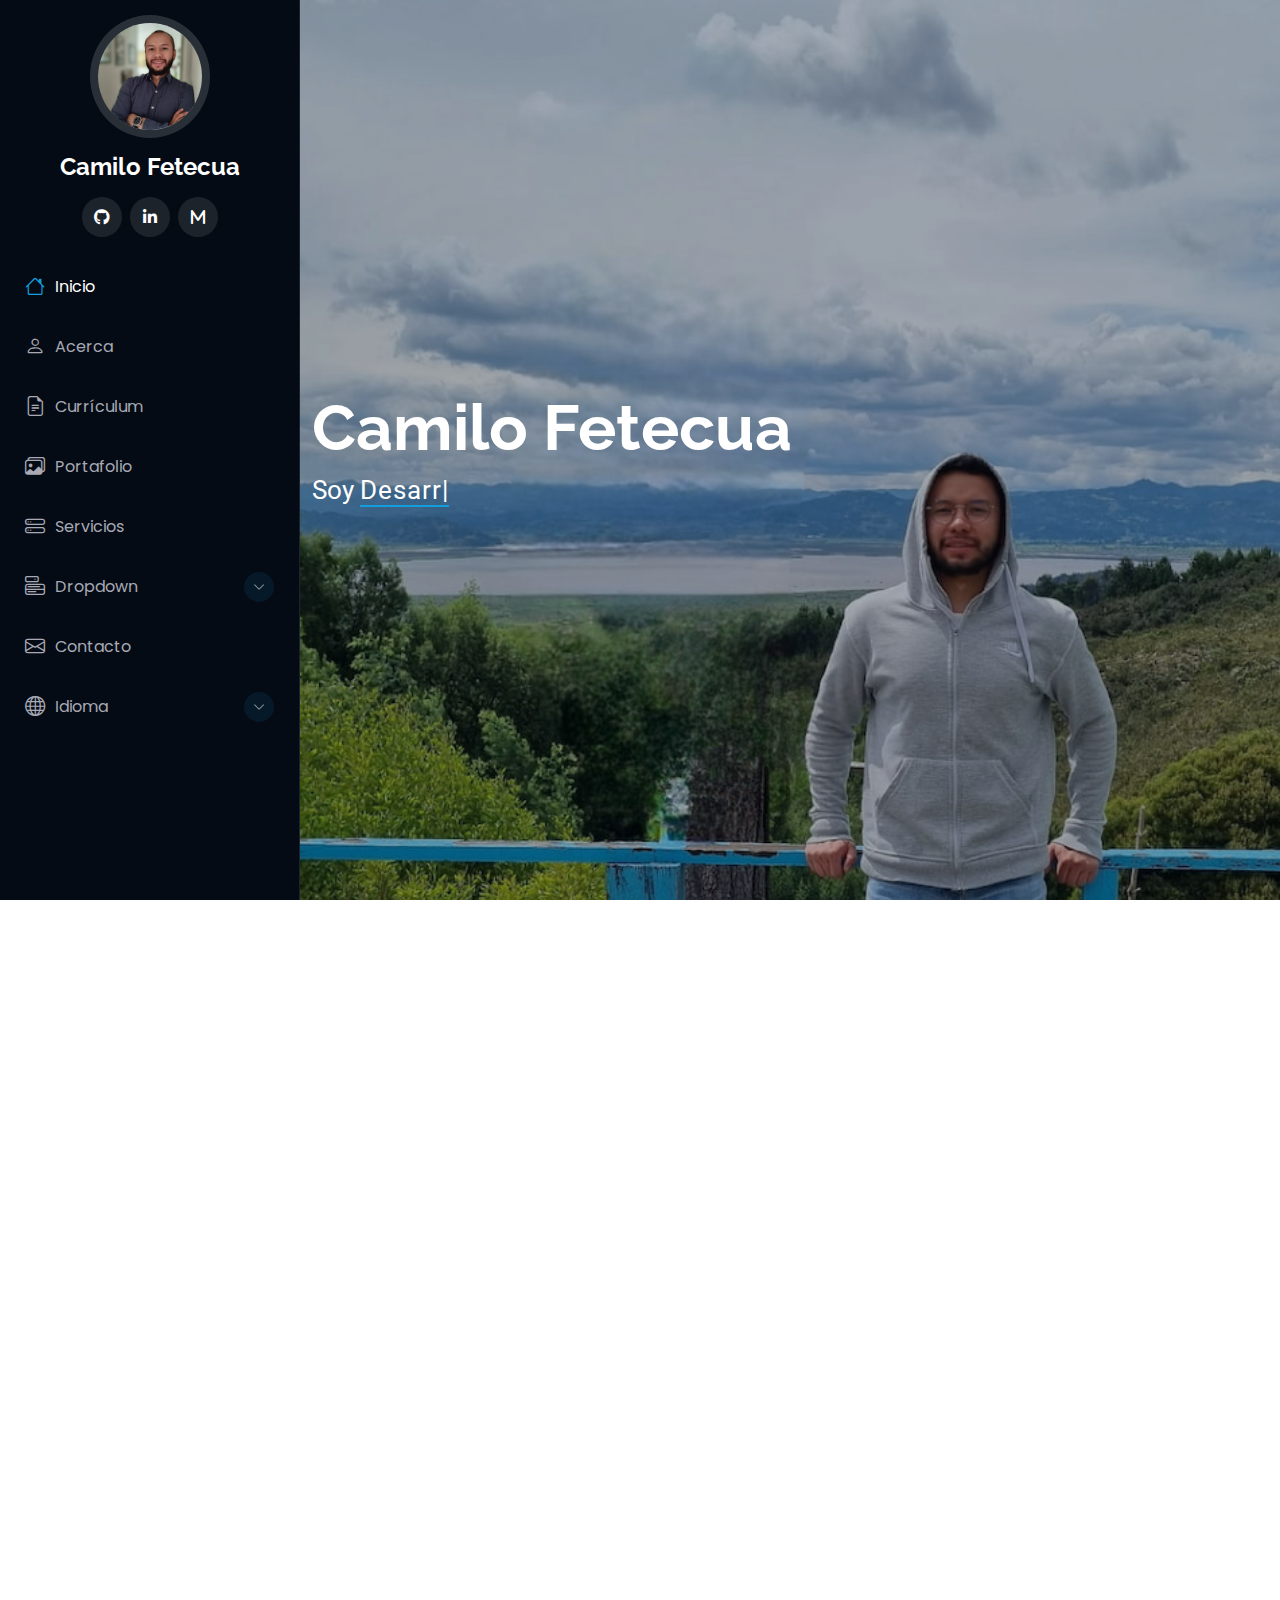
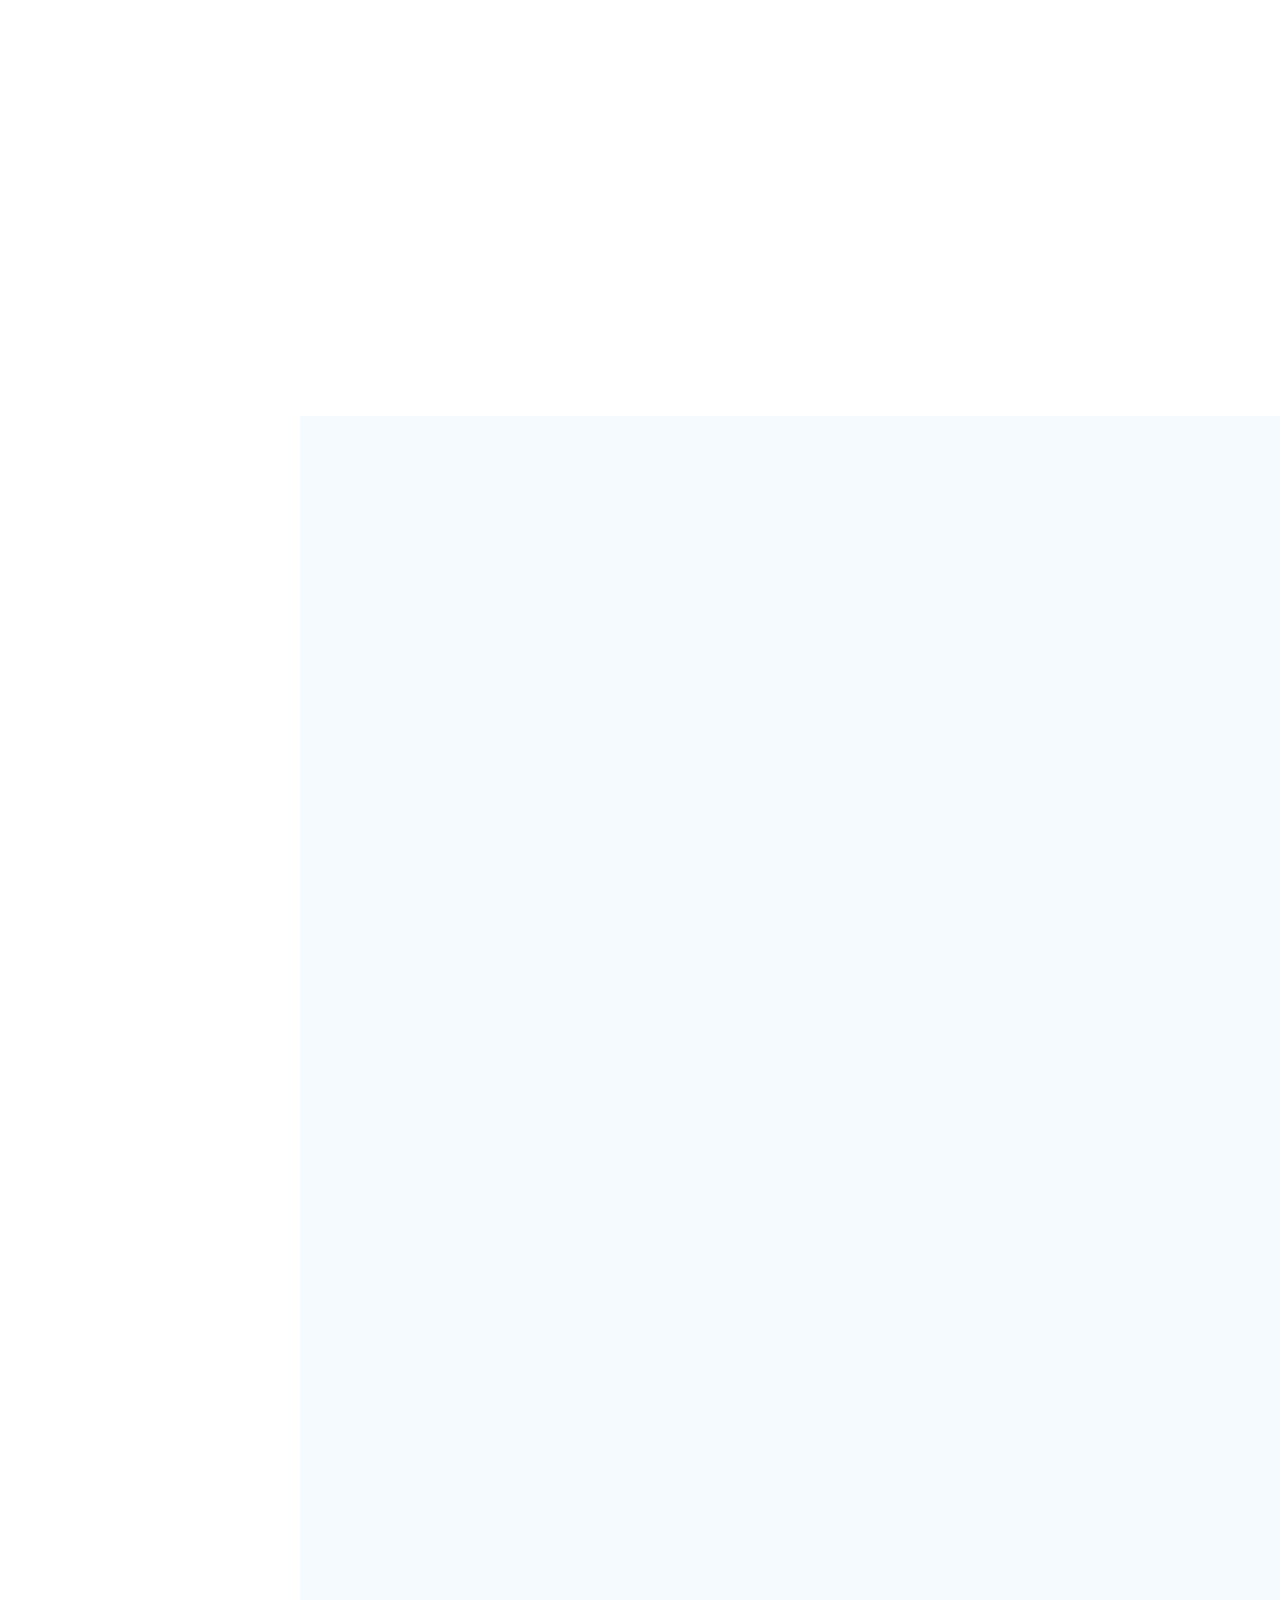
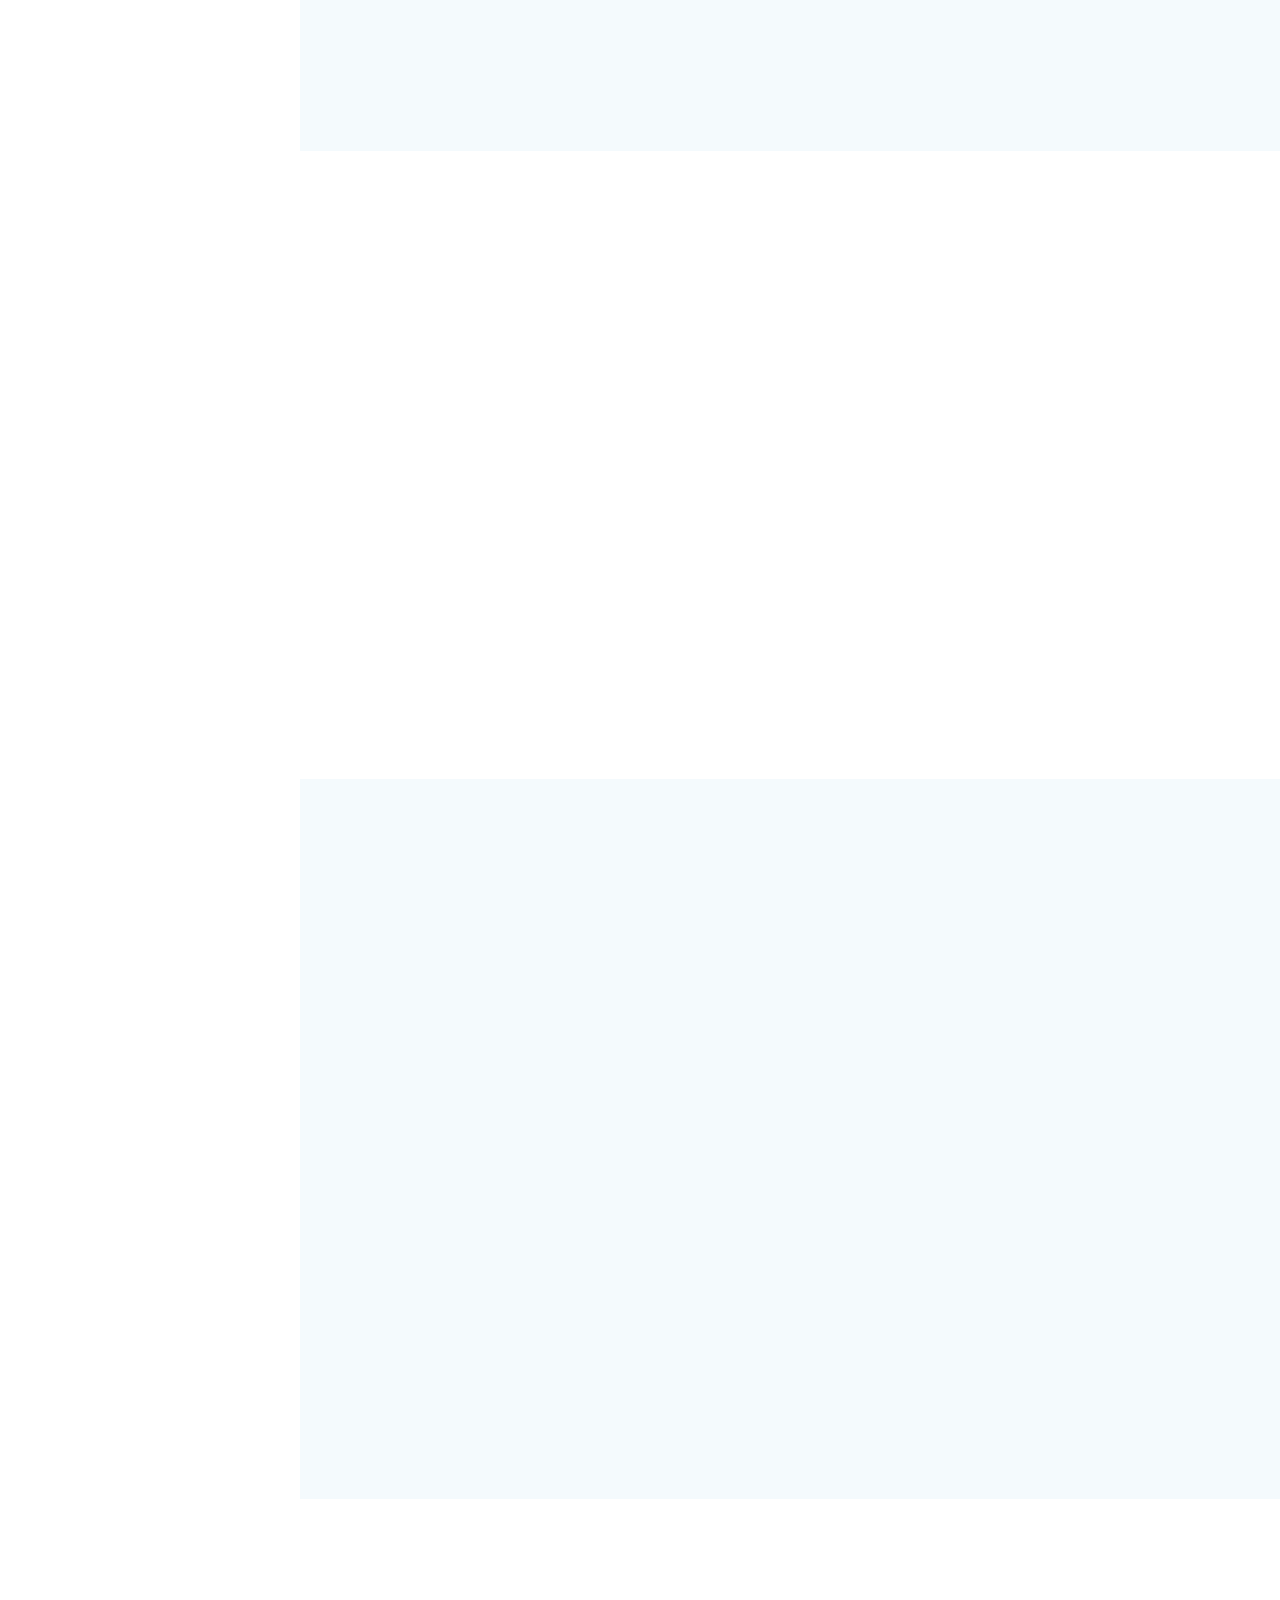
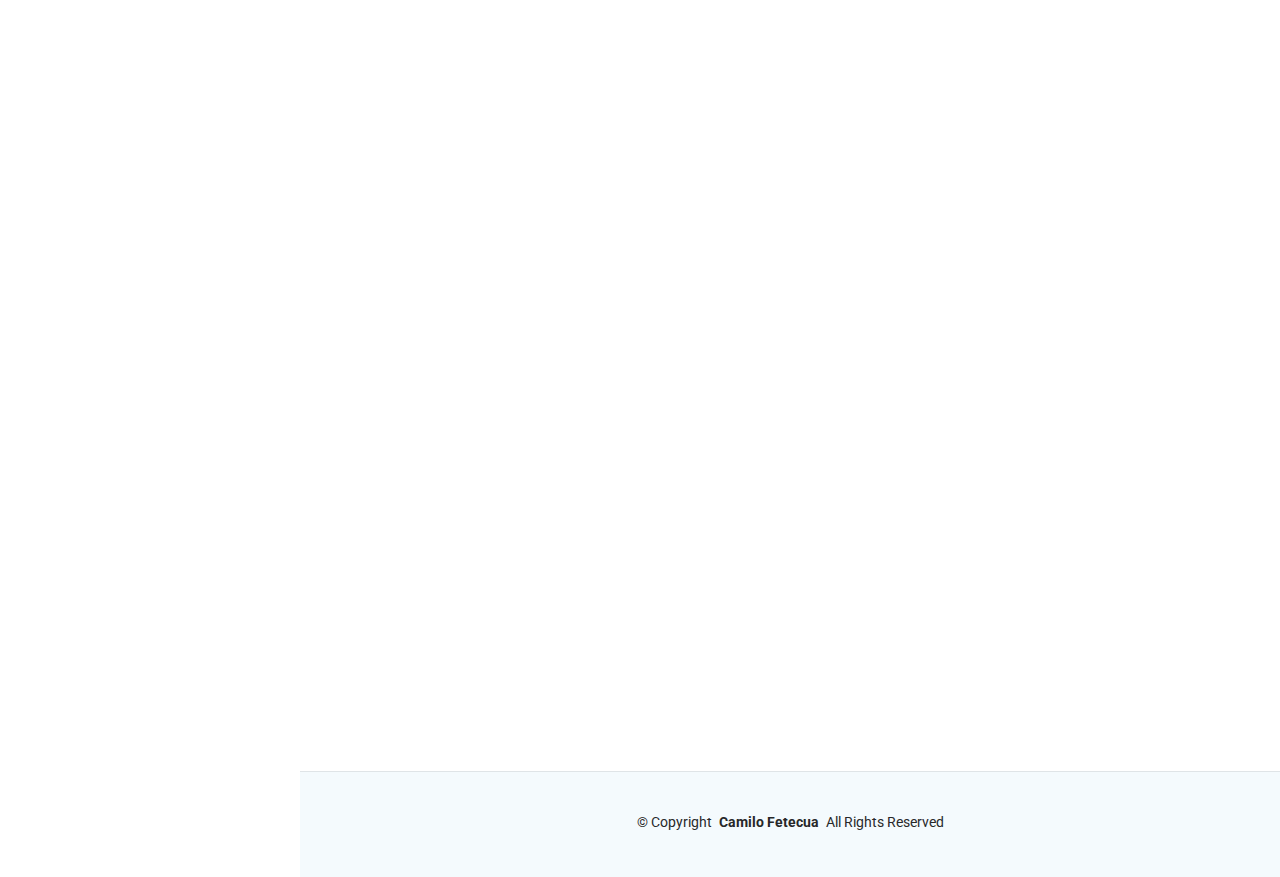
==== index-es.html @ 3e20d8a8 "add html in spanish" ====
<!doctype html>
<html lang="en">
    <head>
        <meta charset="utf-8" />
        <meta content="width=device-width, initial-scale=1.0" name="viewport" />
        <title>Camilo Fetecua</title>
        <meta content="" name="description" />
        <meta content="" name="keywords" />

        <!-- Favicons -->
        <link href="assets/img/favicon.png" rel="icon" />
        <link href="assets/img/apple-touch-icon.png" rel="apple-touch-icon" />

        <!-- Fonts -->
        <link
            rel="stylesheet"
            href="https://cdnjs.cloudflare.com/ajax/libs/font-awesome/6.4.0/css/all.min.css"
        />
        <link href="https://fonts.googleapis.com" rel="preconnect" />
        <link href="https://fonts.gstatic.com" rel="preconnect" crossorigin />
        <link
            href="https://fonts.googleapis.com/css2?family=Roboto:ital,wght@0,100;0,300;0,400;0,500;0,700;0,900;1,100;1,300;1,400;1,500;1,700;1,900&family=Poppins:ital,wght@0,100;0,200;0,300;0,400;0,500;0,600;0,700;0,800;0,900;1,100;1,200;1,300;1,400;1,500;1,600;1,700;1,800;1,900&family=Raleway:ital,wght@0,100;0,200;0,300;0,400;0,500;0,600;0,700;0,800;0,900;1,100;1,200;1,300;1,400;1,500;1,600;1,700;1,800;1,900&display=swap"
            rel="stylesheet"
        />

        <!-- Vendor CSS Files -->
        <link
            href="assets/vendor/bootstrap/css/bootstrap.min.css"
            rel="stylesheet"
        />
        <link
            href="assets/vendor/bootstrap-icons/bootstrap-icons.css"
            rel="stylesheet"
        />
        <link href="assets/vendor/aos/aos.css" rel="stylesheet" />
        <link
            href="assets/vendor/glightbox/css/glightbox.min.css"
            rel="stylesheet"
        />
        <link
            href="assets/vendor/swiper/swiper-bundle.min.css"
            rel="stylesheet"
        />

        <!-- Main CSS File -->
        <link href="assets/css/main.css" rel="stylesheet" />
    </head>

    <body class="index-page">
        <header id="header" class="header dark-background d-flex flex-column">
            <i class="header-toggle d-xl-none bi bi-list"></i>

            <div class="profile-img">
                <img
                    src="assets/img/my-profile-img.jpg"
                    alt=""
                    class="img-fluid rounded-circle"
                />
            </div>

            <a
                href="index.html"
                class="logo d-flex align-items-center justify-content-center"
            >
                <!-- Uncomment the line below if you also wish to use an image logo -->
                <!-- <img src="assets/img/logo.png" alt=""> -->
                <h1 class="sitename">Camilo Fetecua</h1>
            </a>

            <div class="social-links text-center">
                <!-- Enlace a GitHub -->
                <a
                    href="https://github.com/CFetecua"
                    target="_blank"
                    rel="noopener noreferrer"
                >
                    <i class="fa-brands fa-github"></i>
                </a>

                <!-- Enlace a LinkedIn -->
                <a
                    href="https://www.linkedin.com/in/camilo-fetecua"
                    target="_blank"
                    rel="noopener noreferrer"
                >
                    <i class="fa-brands fa-linkedin-in"></i>
                </a>

                <!-- Enlace a Medium -->
                <a
                    href="https://medium.com/@camilofetecua2011"
                    target="_blank"
                    rel="noopener noreferrer"
                >
                    <i class="fa-solid fa-m"></i>
                </a>
            </div>

            <nav id="navmenu" class="navmenu">
                <ul>
                    <li>
                        <a href="#hero" class="active"
                            ><i class="bi bi-house navicon"></i>Inicio</a
                        >
                    </li>
                    <li>
                        <a href="#about"
                            ><i class="bi bi-person navicon"></i> Acerca</a
                        >
                    </li>
                    <li>
                        <a href="#resume"
                            ><i class="bi bi-file-earmark-text navicon"></i>
                            Currículum</a
                        >
                    </li>
                    <li>
                        <a href="#portfolio"
                            ><i class="bi bi-images navicon"></i> Portafolio</a
                        >
                    </li>
                    <li>
                        <a href="#services"
                            ><i class="bi bi-hdd-stack navicon"></i> Servicios</a
                        >
                    </li>
                    <li class="dropdown">
                        <a href="#"
                            ><i class="bi bi-menu-button navicon"></i>
                            <span>Dropdown</span>
                            <i class="bi bi-chevron-down toggle-dropdown"></i
                        ></a>
                        <ul>
                            <li><a href="#">Dropdown 1</a></li>
                            <li class="dropdown">
                                <a href="#"
                                    ><span>Deep Dropdown</span>
                                    <i
                                        class="bi bi-chevron-down toggle-dropdown"
                                    ></i
                                ></a>
                                <ul>
                                    <li><a href="#">Deep Dropdown 1</a></li>
                                    <li><a href="#">Deep Dropdown 2</a></li>
                                    <li><a href="#">Deep Dropdown 3</a></li>
                                    <li><a href="#">Deep Dropdown 4</a></li>
                                    <li><a href="#">Deep Dropdown 5</a></li>
                                </ul>
                            </li>
                            <li><a href="#">Dropdown 2</a></li>
                            <li><a href="#">Dropdown 3</a></li>
                            <li><a href="#">Dropdown 4</a></li>
                        </ul>
                    </li>
                    <li>
                        <a href="#contact"
                            ><i class="bi bi-envelope navicon"></i> Contacto</a
                        >
                    </li>
                    <!-- <li>
                        <a href="#language"
                            ><i class="bi bi-globe navicon"></i> Language</a
                        >
                    </li> -->
                    <li class="dropdown">
                        <a href="#language">
                            <i class="bi bi-globe navicon"></i> Idioma
                            <i class="bi bi-chevron-down toggle-dropdown"></i>
                        </a>
                        <ul>
                            <li><a href="index.html">English</a></li>
                            <li><a href="index-es.html">Español</a></li>
                        </ul>
                    </li>
                </ul>
            </nav>
        </header>

        <main class="main">
            <!-- Hero Section -->
            <section id="hero" class="hero section dark-background">
                <img
                    src="assets/img/hero-bg.jpg"
                    alt=""
                    data-aos="fade-in"
                    class=""
                />

                <div class="container" data-aos="fade-up" data-aos-delay="100">
                    <h2>Camilo Fetecua</h2>
                    <p>
                        Soy
                        <span
                            class="typed"
                            data-typed-items="Desarrollador de software, Freelancer, Analista de Calidad"
                        ></span>
                        <span
                            class="typed-cursor typed-cursor--blink"
                            aria-hidden="true"
                        >
                        </span>
                        <span
                            class="typed-cursor typed-cursor--blink"
                            aria-hidden="true"
                        >
                        </span>
                    </p>
                </div>
            </section>
            <!-- /Hero Section -->

            <!-- About Section -->
            <section id="about" class="about section">
                <!-- Section Title -->
                <div class="container section-title" data-aos="fade-up">
                    <h2>Acerca</h2>
                    <p>
                        Soy Tecnólogo en Desarrollo de Software en formación, apasionado por la calidad
                        del software y con experiencia en el aseguramiento de la calidad a través de
                        pruebas manuales y automatizadas. Domino el diseño, ejecución y documentación
                        de pruebas funcionales, smoke y de interfaces (UI), manejo herramientas como
                        JIRA, Trello, y Postman, además de contar con conocimientos en automatización
                        de pruebas con Selenium. Tengo habilidades en análisis de defectos, validación de
                        datos mediante consultas SQL y trabajo bajo metodologías ágiles Scrum, siempre
                        orientado a la mejora continua y optimización de procesos de testing. Mi objetivo es
                        contribuir a proyectos desafiantes, aplicando mis capacidades técnicas y analíticas
                        para garantizar la entrega de productos de software de alta calidad.    
                    </p>
                </div>
                <!-- End Section Title -->

                <div class="container" data-aos="fade-up" data-aos-delay="100">
                    <div class="row gy-4 justify-content-center">
                        <div class="col-lg-4">
                            <img
                                src="assets/img/my-profile-img.jpg"
                                class="img-fluid"
                                alt=""
                            />
                        </div>
                        <div class="col-lg-8 content">
                            <h2>Analista de calidad &amp; Desarrollador de software.</h2>
                            <p class="fst-italic py-3">
                                Lorem ipsum dolor sit amet, consectetur
                                adipiscing elit, sed do eiusmod tempor
                                incididunt ut labore et dolore magna aliqua.
                            </p>
                            <div class="row">
                                <div class="col-lg-6">
                                    <ul>
                                        <!-- <li>
                                            <i class="bi bi-chevron-right"></i>
                                            <strong>Birthday:</strong>
                                            <span>3 Nov 1991</span>
                                        </li> -->
                                        <li>
                                            <i class="bi bi-chevron-right"></i>
                                            <strong>Linkdin:</strong>
                                            <span>www.linkedin.com/in/camilo-fetecua</span>
                                        </li>
                                        <!-- <li>
                                            <i class="bi bi-chevron-right"></i>
                                            <strong>Phone:</strong>
                                            <span>+123 456 7890</span>
                                        </li> -->
                                        <li>
                                            <i class="bi bi-chevron-right"></i>
                                            <strong>Ciudad:</strong>
                                            <span>Bogotá, Colombia</span>
                                        </li>
                                    </ul>
                                </div>
                                <div class="col-lg-6">
                                    <ul>
                                        <!-- <li>
                                            <i class="bi bi-chevron-right"></i>
                                            <strong>Age:</strong>
                                            <span>30</span>
                                        </li> -->
                                        <!-- <li>
                                            <i class="bi bi-chevron-right"></i>
                                            <strong>Degree:</strong>
                                            <span>Master</span>
                                        </li> -->
                                        <li>
                                            <i class="bi bi-chevron-right"></i>
                                            <strong>Correo:</strong>
                                            <span>camilofetecua2011@gmail.com</span>
                                        </li>
                                        <li>
                                            <i class="bi bi-chevron-right"></i>
                                            <strong>Freelance:</strong>
                                            <span>Available</span>
                                        </li>
                                    </ul>
                                </div>
                            </div>
                            <p class="py-3">
                                Officiis eligendi itaque labore et dolorum
                                mollitia officiis optio vero. Quisquam sunt
                                adipisci omnis et ut. Nulla accusantium dolor
                                incidunt officia tempore. Et eius omnis.
                                Cupiditate ut dicta maxime officiis quidem quia.
                                Sed et consectetur qui quia repellendus itaque
                                neque.
                            </p>
                        </div>
                    </div>
                </div>
            </section>
            <!-- /About Section -->

            <!-- Stats Section -->
            <section id="stats" class="stats section">
                <div class="container" data-aos="fade-up" data-aos-delay="100">
                    <div class="row gy-4">
                        <div class="col-lg-3 col-md-6">
                            <div class="stats-item">
                                <i class="bi bi-emoji-smile"></i>
                                <span
                                    data-purecounter-start="0"
                                    data-purecounter-end="232"
                                    data-purecounter-duration="1"
                                    class="purecounter"
                                ></span>
                                <p>
                                    <strong>Happy Clients</strong>
                                    <span>consequuntur quae</span>
                                </p>
                            </div>
                        </div>
                        <!-- End Stats Item -->

                        <div class="col-lg-3 col-md-6">
                            <div class="stats-item">
                                <i class="bi bi-journal-richtext"></i>
                                <span
                                    data-purecounter-start="0"
                                    data-purecounter-end="521"
                                    data-purecounter-duration="1"
                                    class="purecounter"
                                ></span>
                                <p>
                                    <strong>Projects</strong>
                                    <span>adipisci atque cum quia aut</span>
                                </p>
                            </div>
                        </div>
                        <!-- End Stats Item -->

                        <div class="col-lg-3 col-md-6">
                            <div class="stats-item">
                                <i class="bi bi-headset"></i>
                                <span
                                    data-purecounter-start="0"
                                    data-purecounter-end="1453"
                                    data-purecounter-duration="1"
                                    class="purecounter"
                                ></span>
                                <p>
                                    <strong>Hours Of Support</strong>
                                    <span>aut commodi quaerat</span>
                                </p>
                            </div>
                        </div>
                        <!-- End Stats Item -->

                        <div class="col-lg-3 col-md-6">
                            <div class="stats-item">
                                <i class="bi bi-people"></i>
                                <span
                                    data-purecounter-start="0"
                                    data-purecounter-end="32"
                                    data-purecounter-duration="1"
                                    class="purecounter"
                                ></span>
                                <p>
                                    <strong>Hard Workers</strong>
                                    <span>rerum asperiores dolor</span>
                                </p>
                            </div>
                        </div>
                        <!-- End Stats Item -->
                    </div>
                </div>
            </section>
            <!-- /Stats Section -->

            <!-- Skills Section -->
            <section id="skills" class="skills section light-background">
                <!-- Section Title -->
                <div class="container section-title" data-aos="fade-up">
                    <h2>Skills</h2>
                    <p>
                        Necessitatibus eius consequatur ex aliquid fuga eum
                        quidem sint consectetur velit
                    </p>
                </div>
                <!-- End Section Title -->

                <div class="container" data-aos="fade-up" data-aos-delay="100">
                    <div class="row skills-content skills-animation">
                        <div class="col-lg-6">
                            <div class="progress">
                                <span class="skill"
                                    ><span>HTML</span>
                                    <i class="val">100%</i></span
                                >
                                <div class="progress-bar-wrap">
                                    <div
                                        class="progress-bar"
                                        role="progressbar"
                                        aria-valuenow="100"
                                        aria-valuemin="0"
                                        aria-valuemax="100"
                                    ></div>
                                </div>
                            </div>
                            <!-- End Skills Item -->

                            <div class="progress">
                                <span class="skill"
                                    ><span>CSS</span>
                                    <i class="val">90%</i></span
                                >
                                <div class="progress-bar-wrap">
                                    <div
                                        class="progress-bar"
                                        role="progressbar"
                                        aria-valuenow="90"
                                        aria-valuemin="0"
                                        aria-valuemax="100"
                                    ></div>
                                </div>
                            </div>
                            <!-- End Skills Item -->

                            <div class="progress">
                                <span class="skill"
                                    ><span>JavaScript</span>
                                    <i class="val">75%</i></span
                                >
                                <div class="progress-bar-wrap">
                                    <div
                                        class="progress-bar"
                                        role="progressbar"
                                        aria-valuenow="75"
                                        aria-valuemin="0"
                                        aria-valuemax="100"
                                    ></div>
                                </div>
                            </div>
                            <!-- End Skills Item -->
                        </div>

                        <div class="col-lg-6">
                            <div class="progress">
                                <span class="skill"
                                    ><span>PHP</span>
                                    <i class="val">80%</i></span
                                >
                                <div class="progress-bar-wrap">
                                    <div
                                        class="progress-bar"
                                        role="progressbar"
                                        aria-valuenow="80"
                                        aria-valuemin="0"
                                        aria-valuemax="100"
                                    ></div>
                                </div>
                            </div>
                            <!-- End Skills Item -->

                            <div class="progress">
                                <span class="skill"
                                    ><span>WordPress/CMS</span>
                                    <i class="val">90%</i></span
                                >
                                <div class="progress-bar-wrap">
                                    <div
                                        class="progress-bar"
                                        role="progressbar"
                                        aria-valuenow="90"
                                        aria-valuemin="0"
                                        aria-valuemax="100"
                                    ></div>
                                </div>
                            </div>
                            <!-- End Skills Item -->

                            <div class="progress">
                                <span class="skill"
                                    ><span>Photoshop</span>
                                    <i class="val">55%</i></span
                                >
                                <div class="progress-bar-wrap">
                                    <div
                                        class="progress-bar"
                                        role="progressbar"
                                        aria-valuenow="55"
                                        aria-valuemin="0"
                                        aria-valuemax="100"
                                    ></div>
                                </div>
                            </div>
                            <!-- End Skills Item -->
                        </div>
                    </div>
                </div>
            </section>
            <!-- /Skills Section -->

            <!-- Resume Section -->
            <section id="resume" class="resume section">
                <!-- Section Title -->
                <div class="container section-title" data-aos="fade-up">
                    <h2>Resume</h2>
                    <p>
                        Magnam dolores commodi suscipit. Necessitatibus eius
                        consequatur ex aliquid fuga eum quidem. Sit sint
                        consectetur velit. Quisquam quos quisquam cupiditate. Et
                        nemo qui impedit suscipit alias ea. Quia fugiat sit in
                        iste officiis commodi quidem hic quas.
                    </p>
                </div>
                <!-- End Section Title -->

                <div class="container">
                    <div class="row">
                        <div
                            class="col-lg-6"
                            data-aos="fade-up"
                            data-aos-delay="100"
                        >
                            <h3 class="resume-title">Sumary</h3>

                            <div class="resume-item pb-0">
                                <h4>Brandon Johnson</h4>
                                <p>
                                    <em
                                        >Innovative and deadline-driven Graphic
                                        Designer with 3+ years of experience
                                        designing and developing user-centered
                                        digital/print marketing material from
                                        initial concept to final, polished
                                        deliverable.</em
                                    >
                                </p>
                                <ul>
                                    <li>Portland par 127,Orlando, FL</li>
                                    <li>(123) 456-7891</li>
                                    <li>alice.barkley@example.com</li>
                                </ul>
                            </div>
                            <!-- Edn Resume Item -->

                            <h3 class="resume-title">Education</h3>
                            <div class="resume-item">
                                <h4>
                                    Master of Fine Arts &amp; Graphic Design
                                </h4>
                                <h5>2015 - 2016</h5>
                                <p>
                                    <em
                                        >Rochester Institute of Technology,
                                        Rochester, NY</em
                                    >
                                </p>
                                <p>
                                    Qui deserunt veniam. Et sed aliquam labore
                                    tempore sed quisquam iusto autem sit. Ea
                                    vero voluptatum qui ut dignissimos deleniti
                                    nerada porti sand markend
                                </p>
                            </div>
                            <!-- Edn Resume Item -->

                            <div class="resume-item">
                                <h4>
                                    Bachelor of Fine Arts &amp; Graphic Design
                                </h4>
                                <h5>2010 - 2014</h5>
                                <p>
                                    <em
                                        >Rochester Institute of Technology,
                                        Rochester, NY</em
                                    >
                                </p>
                                <p>
                                    Quia nobis sequi est occaecati aut.
                                    Repudiandae et iusto quae reiciendis et quis
                                    Eius vel ratione eius unde vitae rerum
                                    voluptates asperiores voluptatem Earum
                                    molestiae consequatur neque etlon sader mart
                                    dila
                                </p>
                            </div>
                            <!-- Edn Resume Item -->
                        </div>

                        <div
                            class="col-lg-6"
                            data-aos="fade-up"
                            data-aos-delay="200"
                        >
                            <h3 class="resume-title">
                                Professional Experience
                            </h3>
                            <div class="resume-item">
                                <h4>Senior graphic design specialist</h4>
                                <h5>2019 - Present</h5>
                                <p><em>Experion, New York, NY </em></p>
                                <ul>
                                    <li>
                                        Lead in the design, development, and
                                        implementation of the graphic, layout,
                                        and production communication materials
                                    </li>
                                    <li>
                                        Delegate tasks to the 7 members of the
                                        design team and provide counsel on all
                                        aspects of the project.
                                    </li>
                                    <li>
                                        Supervise the assessment of all graphic
                                        materials in order to ensure quality and
                                        accuracy of the design
                                    </li>
                                    <li>
                                        Oversee the efficient use of production
                                        project budgets ranging from $2,000 -
                                        $25,000
                                    </li>
                                </ul>
                            </div>
                            <!-- Edn Resume Item -->

                            <div class="resume-item">
                                <h4>Graphic design specialist</h4>
                                <h5>2017 - 2018</h5>
                                <p>
                                    <em
                                        >Stepping Stone Advertising, New York,
                                        NY</em
                                    >
                                </p>
                                <ul>
                                    <li>
                                        Developed numerous marketing programs
                                        (logos, brochures,infographics,
                                        presentations, and advertisements).
                                    </li>
                                    <li>
                                        Managed up to 5 projects or tasks at a
                                        given time while under pressure
                                    </li>
                                    <li>
                                        Recommended and consulted with clients
                                        on the most appropriate graphic design
                                    </li>
                                    <li>
                                        Created 4+ design presentations and
                                        proposals a month for clients and
                                        account managers
                                    </li>
                                </ul>
                            </div>
                            <!-- Edn Resume Item -->
                        </div>
                    </div>
                </div>
            </section>
            <!-- /Resume Section -->

            <!-- Portfolio Section -->
            <section id="portfolio" class="portfolio section light-background">
                <!-- Section Title -->
                <div class="container section-title" data-aos="fade-up">
                    <h2>Portfolio</h2>
                    <p>
                        Magnam dolores commodi suscipit. Necessitatibus eius
                        consequatur ex aliquid fuga eum quidem. Sit sint
                        consectetur velit. Quisquam quos quisquam cupiditate. Et
                        nemo qui impedit suscipit alias ea. Quia fugiat sit in
                        iste officiis commodi quidem hic quas.
                    </p>
                </div>
                <!-- End Section Title -->

                <div class="container">
                    <div
                        class="isotope-layout"
                        data-default-filter="*"
                        data-layout="masonry"
                        data-sort="original-order"
                    >
                        <ul
                            class="portfolio-filters isotope-filters"
                            data-aos="fade-up"
                            data-aos-delay="100"
                        >
                            <li data-filter="*" class="filter-active">All</li>
                            <li data-filter=".filter-app">App</li>
                            <li data-filter=".filter-product">Product</li>
                            <li data-filter=".filter-branding">Branding</li>
                            <li data-filter=".filter-books">Books</li>
                        </ul>
                        <!-- End Portfolio Filters -->

                        <div
                            class="row gy-4 isotope-container"
                            data-aos="fade-up"
                            data-aos-delay="200"
                        >
                            <div
                                class="col-lg-4 col-md-6 portfolio-item isotope-item filter-app"
                            >
                                <div class="portfolio-content h-100">
                                    <img
                                        src="assets/img/portfolio/app-1.jpg"
                                        class="img-fluid"
                                        alt=""
                                    />
                                    <div class="portfolio-info">
                                        <h4>App 1</h4>
                                        <p>
                                            Lorem ipsum, dolor sit amet
                                            consectetur
                                        </p>
                                        <a
                                            href="assets/img/portfolio/app-1.jpg"
                                            title="App 1"
                                            data-gallery="portfolio-gallery-app"
                                            class="glightbox preview-link"
                                            ><i class="bi bi-zoom-in"></i
                                        ></a>
                                        <a
                                            href="portfolio-details.html"
                                            title="More Details"
                                            class="details-link"
                                            ><i class="bi bi-link-45deg"></i
                                        ></a>
                                    </div>
                                </div>
                            </div>
                            <!-- End Portfolio Item -->

                            <div
                                class="col-lg-4 col-md-6 portfolio-item isotope-item filter-product"
                            >
                                <div class="portfolio-content h-100">
                                    <img
                                        src="assets/img/portfolio/product-1.jpg"
                                        class="img-fluid"
                                        alt=""
                                    />
                                    <div class="portfolio-info">
                                        <h4>Product 1</h4>
                                        <p>
                                            Lorem ipsum, dolor sit amet
                                            consectetur
                                        </p>
                                        <a
                                            href="assets/img/portfolio/product-1.jpg"
                                            title="Product 1"
                                            data-gallery="portfolio-gallery-product"
                                            class="glightbox preview-link"
                                            ><i class="bi bi-zoom-in"></i
                                        ></a>
                                        <a
                                            href="portfolio-details.html"
                                            title="More Details"
                                            class="details-link"
                                            ><i class="bi bi-link-45deg"></i
                                        ></a>
                                    </div>
                                </div>
                            </div>
                            <!-- End Portfolio Item -->

                            <div
                                class="col-lg-4 col-md-6 portfolio-item isotope-item filter-branding"
                            >
                                <div class="portfolio-content h-100">
                                    <img
                                        src="assets/img/portfolio/branding-1.jpg"
                                        class="img-fluid"
                                        alt=""
                                    />
                                    <div class="portfolio-info">
                                        <h4>Branding 1</h4>
                                        <p>
                                            Lorem ipsum, dolor sit amet
                                            consectetur
                                        </p>
                                        <a
                                            href="assets/img/portfolio/branding-1.jpg"
                                            title="Branding 1"
                                            data-gallery="portfolio-gallery-branding"
                                            class="glightbox preview-link"
                                            ><i class="bi bi-zoom-in"></i
                                        ></a>
                                        <a
                                            href="portfolio-details.html"
                                            title="More Details"
                                            class="details-link"
                                            ><i class="bi bi-link-45deg"></i
                                        ></a>
                                    </div>
                                </div>
                            </div>
                            <!-- End Portfolio Item -->

                            <div
                                class="col-lg-4 col-md-6 portfolio-item isotope-item filter-books"
                            >
                                <div class="portfolio-content h-100">
                                    <img
                                        src="assets/img/portfolio/books-1.jpg"
                                        class="img-fluid"
                                        alt=""
                                    />
                                    <div class="portfolio-info">
                                        <h4>Books 1</h4>
                                        <p>
                                            Lorem ipsum, dolor sit amet
                                            consectetur
                                        </p>
                                        <a
                                            href="assets/img/portfolio/books-1.jpg"
                                            title="Branding 1"
                                            data-gallery="portfolio-gallery-book"
                                            class="glightbox preview-link"
                                            ><i class="bi bi-zoom-in"></i
                                        ></a>
                                        <a
                                            href="portfolio-details.html"
                                            title="More Details"
                                            class="details-link"
                                            ><i class="bi bi-link-45deg"></i
                                        ></a>
                                    </div>
                                </div>
                            </div>
                            <!-- End Portfolio Item -->

                            <div
                                class="col-lg-4 col-md-6 portfolio-item isotope-item filter-app"
                            >
                                <div class="portfolio-content h-100">
                                    <img
                                        src="assets/img/portfolio/app-2.jpg"
                                        class="img-fluid"
                                        alt=""
                                    />
                                    <div class="portfolio-info">
                                        <h4>App 2</h4>
                                        <p>
                                            Lorem ipsum, dolor sit amet
                                            consectetur
                                        </p>
                                        <a
                                            href="assets/img/portfolio/app-2.jpg"
                                            title="App 2"
                                            data-gallery="portfolio-gallery-app"
                                            class="glightbox preview-link"
                                            ><i class="bi bi-zoom-in"></i
                                        ></a>
                                        <a
                                            href="portfolio-details.html"
                                            title="More Details"
                                            class="details-link"
                                            ><i class="bi bi-link-45deg"></i
                                        ></a>
                                    </div>
                                </div>
                            </div>
                            <!-- End Portfolio Item -->

                            <div
                                class="col-lg-4 col-md-6 portfolio-item isotope-item filter-product"
                            >
                                <div class="portfolio-content h-100">
                                    <img
                                        src="assets/img/portfolio/product-2.jpg"
                                        class="img-fluid"
                                        alt=""
                                    />
                                    <div class="portfolio-info">
                                        <h4>Product 2</h4>
                                        <p>
                                            Lorem ipsum, dolor sit amet
                                            consectetur
                                        </p>
                                        <a
                                            href="assets/img/portfolio/product-2.jpg"
                                            title="Product 2"
                                            data-gallery="portfolio-gallery-product"
                                            class="glightbox preview-link"
                                            ><i class="bi bi-zoom-in"></i
                                        ></a>
                                        <a
                                            href="portfolio-details.html"
                                            title="More Details"
                                            class="details-link"
                                            ><i class="bi bi-link-45deg"></i
                                        ></a>
                                    </div>
                                </div>
                            </div>
                            <!-- End Portfolio Item -->

                            <div
                                class="col-lg-4 col-md-6 portfolio-item isotope-item filter-branding"
                            >
                                <div class="portfolio-content h-100">
                                    <img
                                        src="assets/img/portfolio/branding-2.jpg"
                                        class="img-fluid"
                                        alt=""
                                    />
                                    <div class="portfolio-info">
                                        <h4>Branding 2</h4>
                                        <p>
                                            Lorem ipsum, dolor sit amet
                                            consectetur
                                        </p>
                                        <a
                                            href="assets/img/portfolio/branding-2.jpg"
                                            title="Branding 2"
                                            data-gallery="portfolio-gallery-branding"
                                            class="glightbox preview-link"
                                            ><i class="bi bi-zoom-in"></i
                                        ></a>
                                        <a
                                            href="portfolio-details.html"
                                            title="More Details"
                                            class="details-link"
                                            ><i class="bi bi-link-45deg"></i
                                        ></a>
                                    </div>
                                </div>
                            </div>
                            <!-- End Portfolio Item -->

                            <div
                                class="col-lg-4 col-md-6 portfolio-item isotope-item filter-books"
                            >
                                <div class="portfolio-content h-100">
                                    <img
                                        src="assets/img/portfolio/books-2.jpg"
                                        class="img-fluid"
                                        alt=""
                                    />
                                    <div class="portfolio-info">
                                        <h4>Books 2</h4>
                                        <p>
                                            Lorem ipsum, dolor sit amet
                                            consectetur
                                        </p>
                                        <a
                                            href="assets/img/portfolio/books-2.jpg"
                                            title="Branding 2"
                                            data-gallery="portfolio-gallery-book"
                                            class="glightbox preview-link"
                                            ><i class="bi bi-zoom-in"></i
                                        ></a>
                                        <a
                                            href="portfolio-details.html"
                                            title="More Details"
                                            class="details-link"
                                            ><i class="bi bi-link-45deg"></i
                                        ></a>
                                    </div>
                                </div>
                            </div>
                            <!-- End Portfolio Item -->

                            <div
                                class="col-lg-4 col-md-6 portfolio-item isotope-item filter-app"
                            >
                                <div class="portfolio-content h-100">
                                    <img
                                        src="assets/img/portfolio/app-3.jpg"
                                        class="img-fluid"
                                        alt=""
                                    />
                                    <div class="portfolio-info">
                                        <h4>App 3</h4>
                                        <p>
                                            Lorem ipsum, dolor sit amet
                                            consectetur
                                        </p>
                                        <a
                                            href="assets/img/portfolio/app-3.jpg"
                                            title="App 3"
                                            data-gallery="portfolio-gallery-app"
                                            class="glightbox preview-link"
                                            ><i class="bi bi-zoom-in"></i
                                        ></a>
                                        <a
                                            href="portfolio-details.html"
                                            title="More Details"
                                            class="details-link"
                                            ><i class="bi bi-link-45deg"></i
                                        ></a>
                                    </div>
                                </div>
                            </div>
                            <!-- End Portfolio Item -->

                            <div
                                class="col-lg-4 col-md-6 portfolio-item isotope-item filter-product"
                            >
                                <div class="portfolio-content h-100">
                                    <img
                                        src="assets/img/portfolio/product-3.jpg"
                                        class="img-fluid"
                                        alt=""
                                    />
                                    <div class="portfolio-info">
                                        <h4>Product 3</h4>
                                        <p>
                                            Lorem ipsum, dolor sit amet
                                            consectetur
                                        </p>
                                        <a
                                            href="assets/img/portfolio/product-3.jpg"
                                            title="Product 3"
                                            data-gallery="portfolio-gallery-product"
                                            class="glightbox preview-link"
                                            ><i class="bi bi-zoom-in"></i
                                        ></a>
                                        <a
                                            href="portfolio-details.html"
                                            title="More Details"
                                            class="details-link"
                                            ><i class="bi bi-link-45deg"></i
                                        ></a>
                                    </div>
                                </div>
                            </div>
                            <!-- End Portfolio Item -->

                            <div
                                class="col-lg-4 col-md-6 portfolio-item isotope-item filter-branding"
                            >
                                <div class="portfolio-content h-100">
                                    <img
                                        src="assets/img/portfolio/branding-3.jpg"
                                        class="img-fluid"
                                        alt=""
                                    />
                                    <div class="portfolio-info">
                                        <h4>Branding 3</h4>
                                        <p>
                                            Lorem ipsum, dolor sit amet
                                            consectetur
                                        </p>
                                        <a
                                            href="assets/img/portfolio/branding-3.jpg"
                                            title="Branding 2"
                                            data-gallery="portfolio-gallery-branding"
                                            class="glightbox preview-link"
                                            ><i class="bi bi-zoom-in"></i
                                        ></a>
                                        <a
                                            href="portfolio-details.html"
                                            title="More Details"
                                            class="details-link"
                                            ><i class="bi bi-link-45deg"></i
                                        ></a>
                                    </div>
                                </div>
                            </div>
                            <!-- End Portfolio Item -->

                            <div
                                class="col-lg-4 col-md-6 portfolio-item isotope-item filter-books"
                            >
                                <div class="portfolio-content h-100">
                                    <img
                                        src="assets/img/portfolio/books-3.jpg"
                                        class="img-fluid"
                                        alt=""
                                    />
                                    <div class="portfolio-info">
                                        <h4>Books 3</h4>
                                        <p>
                                            Lorem ipsum, dolor sit amet
                                            consectetur
                                        </p>
                                        <a
                                            href="assets/img/portfolio/books-3.jpg"
                                            title="Branding 3"
                                            data-gallery="portfolio-gallery-book"
                                            class="glightbox preview-link"
                                            ><i class="bi bi-zoom-in"></i
                                        ></a>
                                        <a
                                            href="portfolio-details.html"
                                            title="More Details"
                                            class="details-link"
                                            ><i class="bi bi-link-45deg"></i
                                        ></a>
                                    </div>
                                </div>
                            </div>
                            <!-- End Portfolio Item -->
                        </div>
                        <!-- End Portfolio Container -->
                    </div>
                </div>
            </section>
            <!-- /Portfolio Section -->

            <!-- Services Section -->
            <section id="services" class="services section">
                <!-- Section Title -->
                <div class="container section-title" data-aos="fade-up">
                    <h2>Services</h2>
                    <p>
                        Magnam dolores commodi suscipit. Necessitatibus eius
                        consequatur ex aliquid fuga eum quidem. Sit sint
                        consectetur velit. Quisquam quos quisquam cupiditate. Et
                        nemo qui impedit suscipit alias ea. Quia fugiat sit in
                        iste officiis commodi quidem hic quas.
                    </p>
                </div>
                <!-- End Section Title -->

                <div class="container">
                    <div class="row gy-4">
                        <div
                            class="col-lg-4 col-md-6 service-item d-flex"
                            data-aos="fade-up"
                            data-aos-delay="100"
                        >
                            <div class="icon flex-shrink-0">
                                <i class="bi bi-briefcase"></i>
                            </div>
                            <div>
                                <h4 class="title">
                                    <a
                                        href="service-details.html"
                                        class="stretched-link"
                                        >Lorem Ipsum</a
                                    >
                                </h4>
                                <p class="description">
                                    Voluptatum deleniti atque corrupti quos
                                    dolores et quas molestias excepturi sint
                                    occaecati cupiditate non provident
                                </p>
                            </div>
                        </div>
                        <!-- End Service Item -->

                        <div
                            class="col-lg-4 col-md-6 service-item d-flex"
                            data-aos="fade-up"
                            data-aos-delay="200"
                        >
                            <div class="icon flex-shrink-0">
                                <i class="bi bi-card-checklist"></i>
                            </div>
                            <div>
                                <h4 class="title">
                                    <a
                                        href="service-details.html"
                                        class="stretched-link"
                                        >Dolor Sitema</a
                                    >
                                </h4>
                                <p class="description">
                                    Minim veniam, quis nostrud exercitation
                                    ullamco laboris nisi ut aliquip ex ea
                                    commodo consequat tarad limino ata
                                </p>
                            </div>
                        </div>
                        <!-- End Service Item -->

                        <div
                            class="col-lg-4 col-md-6 service-item d-flex"
                            data-aos="fade-up"
                            data-aos-delay="300"
                        >
                            <div class="icon flex-shrink-0">
                                <i class="bi bi-bar-chart"></i>
                            </div>
                            <div>
                                <h4 class="title">
                                    <a
                                        href="service-details.html"
                                        class="stretched-link"
                                        >Sed ut perspiciatis</a
                                    >
                                </h4>
                                <p class="description">
                                    Duis aute irure dolor in reprehenderit in
                                    voluptate velit esse cillum dolore eu fugiat
                                    nulla pariatur
                                </p>
                            </div>
                        </div>
                        <!-- End Service Item -->

                        <div
                            class="col-lg-4 col-md-6 service-item d-flex"
                            data-aos="fade-up"
                            data-aos-delay="400"
                        >
                            <div class="icon flex-shrink-0">
                                <i class="bi bi-binoculars"></i>
                            </div>
                            <div>
                                <h4 class="title">
                                    <a
                                        href="service-details.html"
                                        class="stretched-link"
                                        >Magni Dolores</a
                                    >
                                </h4>
                                <p class="description">
                                    Excepteur sint occaecat cupidatat non
                                    proident, sunt in culpa qui officia deserunt
                                    mollit anim id est laborum
                                </p>
                            </div>
                        </div>
                        <!-- End Service Item -->

                        <div
                            class="col-lg-4 col-md-6 service-item d-flex"
                            data-aos="fade-up"
                            data-aos-delay="500"
                        >
                            <div class="icon flex-shrink-0">
                                <i class="bi bi-brightness-high"></i>
                            </div>
                            <div>
                                <h4 class="title">
                                    <a
                                        href="service-details.html"
                                        class="stretched-link"
                                        >Nemo Enim</a
                                    >
                                </h4>
                                <p class="description">
                                    At vero eos et accusamus et iusto odio
                                    dignissimos ducimus qui blanditiis
                                    praesentium voluptatum deleniti atque
                                </p>
                            </div>
                        </div>
                        <!-- End Service Item -->

                        <div
                            class="col-lg-4 col-md-6 service-item d-flex"
                            data-aos="fade-up"
                            data-aos-delay="600"
                        >
                            <div class="icon flex-shrink-0">
                                <i class="bi bi-calendar4-week"></i>
                            </div>
                            <div>
                                <h4 class="title">
                                    <a
                                        href="service-details.html"
                                        class="stretched-link"
                                        >Eiusmod Tempor</a
                                    >
                                </h4>
                                <p class="description">
                                    Et harum quidem rerum facilis est et
                                    expedita distinctio. Nam libero tempore, cum
                                    soluta nobis est eligendi
                                </p>
                            </div>
                        </div>
                        <!-- End Service Item -->
                    </div>
                </div>
            </section>
            <!-- /Services Section -->

            <!-- Testimonials Section -->
            <section
                id="testimonials"
                class="testimonials section light-background"
            >
                <!-- Section Title -->
                <div class="container section-title" data-aos="fade-up">
                    <h2>Testimonials</h2>
                    <p>
                        Necessitatibus eius consequatur ex aliquid fuga eum
                        quidem sint consectetur velit
                    </p>
                </div>
                <!-- End Section Title -->

                <div class="container" data-aos="fade-up" data-aos-delay="100">
                    <div class="swiper init-swiper">
                        <script type="application/json" class="swiper-config">
                            {
                                "loop": true,
                                "speed": 600,
                                "autoplay": {
                                    "delay": 5000
                                },
                                "slidesPerView": "auto",
                                "pagination": {
                                    "el": ".swiper-pagination",
                                    "type": "bullets",
                                    "clickable": true
                                },
                                "breakpoints": {
                                    "320": {
                                        "slidesPerView": 1,
                                        "spaceBetween": 40
                                    },
                                    "1200": {
                                        "slidesPerView": 3,
                                        "spaceBetween": 1
                                    }
                                }
                            }
                        </script>
                        <div class="swiper-wrapper">
                            <div class="swiper-slide">
                                <div class="testimonial-item">
                                    <p>
                                        <i
                                            class="bi bi-quote quote-icon-left"
                                        ></i>
                                        <span
                                            >Proin iaculis purus consequat sem
                                            cure digni ssim donec porttitora
                                            entum suscipit rhoncus. Accusantium
                                            quam, ultricies eget id, aliquam
                                            eget nibh et. Maecen aliquam, risus
                                            at semper.</span
                                        >
                                        <i
                                            class="bi bi-quote quote-icon-right"
                                        ></i>
                                    </p>
                                    <img
                                        src="assets/img/testimonials/testimonials-1.jpg"
                                        class="testimonial-img"
                                        alt=""
                                    />
                                    <h3>Saul Goodman</h3>
                                    <h4>Ceo &amp; Founder</h4>
                                </div>
                            </div>
                            <!-- End testimonial item -->

                            <div class="swiper-slide">
                                <div class="testimonial-item">
                                    <p>
                                        <i
                                            class="bi bi-quote quote-icon-left"
                                        ></i>
                                        <span
                                            >Export tempor illum tamen malis
                                            malis eram quae irure esse labore
                                            quem cillum quid malis quorum velit
                                            fore eram velit sunt aliqua noster
                                            fugiat irure amet legam anim
                                            culpa.</span
                                        >
                                        <i
                                            class="bi bi-quote quote-icon-right"
                                        ></i>
                                    </p>
                                    <img
                                        src="assets/img/testimonials/testimonials-2.jpg"
                                        class="testimonial-img"
                                        alt=""
                                    />
                                    <h3>Sara Wilsson</h3>
                                    <h4>Designer</h4>
                                </div>
                            </div>
                            <!-- End testimonial item -->

                            <div class="swiper-slide">
                                <div class="testimonial-item">
                                    <p>
                                        <i
                                            class="bi bi-quote quote-icon-left"
                                        ></i>
                                        <span
                                            >Enim nisi quem export duis labore
                                            cillum quae magna enim sint quorum
                                            nulla quem veniam duis minim tempor
                                            labore quem eram duis noster aute
                                            amet eram fore quis sint
                                            minim.</span
                                        >
                                        <i
                                            class="bi bi-quote quote-icon-right"
                                        ></i>
                                    </p>
                                    <img
                                        src="assets/img/testimonials/testimonials-3.jpg"
                                        class="testimonial-img"
                                        alt=""
                                    />
                                    <h3>Jena Karlis</h3>
                                    <h4>Store Owner</h4>
                                </div>
                            </div>
                            <!-- End testimonial item -->

                            <div class="swiper-slide">
                                <div class="testimonial-item">
                                    <p>
                                        <i
                                            class="bi bi-quote quote-icon-left"
                                        ></i>
                                        <span
                                            >Fugiat enim eram quae cillum dolore
                                            dolor amet nulla culpa multos export
                                            minim fugiat dolor enim duis veniam
                                            ipsum anim magna sunt elit fore quem
                                            dolore labore illum veniam.</span
                                        >
                                        <i
                                            class="bi bi-quote quote-icon-right"
                                        ></i>
                                    </p>
                                    <img
                                        src="assets/img/testimonials/testimonials-4.jpg"
                                        class="testimonial-img"
                                        alt=""
                                    />
                                    <h3>Matt Brandon</h3>
                                    <h4>Freelancer</h4>
                                </div>
                            </div>
                            <!-- End testimonial item -->

                            <div class="swiper-slide">
                                <div class="testimonial-item">
                                    <p>
                                        <i
                                            class="bi bi-quote quote-icon-left"
                                        ></i>
                                        <span
                                            >Quis quorum aliqua sint quem legam
                                            fore sunt eram irure aliqua veniam
                                            tempor noster veniam sunt culpa
                                            nulla illum cillum fugiat legam esse
                                            veniam culpa fore nisi cillum
                                            quid.</span
                                        >
                                        <i
                                            class="bi bi-quote quote-icon-right"
                                        ></i>
                                    </p>
                                    <img
                                        src="assets/img/testimonials/testimonials-5.jpg"
                                        class="testimonial-img"
                                        alt=""
                                    />
                                    <h3>John Larson</h3>
                                    <h4>Entrepreneur</h4>
                                </div>
                            </div>
                            <!-- End testimonial item -->
                        </div>
                        <div class="swiper-pagination"></div>
                    </div>
                </div>
            </section>
            <!-- /Testimonials Section -->

            <!-- Contact Section -->
            <section id="contact" class="contact section">
                <!-- Section Title -->
                <div class="container section-title" data-aos="fade-up">
                    <h2>Contact</h2>
                    <p>
                        Necessitatibus eius consequatur ex aliquid fuga eum
                        quidem sint consectetur velit
                    </p>
                </div>
                <!-- End Section Title -->

                <div class="container" data-aos="fade-up" data-aos-delay="100">
                    <div class="row gy-4">
                        <div class="col-lg-5">
                            <div class="info-wrap">
                                <!-- <div
                                    class="info-item d-flex"
                                    data-aos="fade-up"
                                    data-aos-delay="200"
                                >
                                    <i class="bi bi-geo-alt flex-shrink-0"></i>
                                    <div>
                                        <h3>Address</h3>
                                        <p>
                                            A108 Adam Street, New York, NY
                                            535022
                                        </p>
                                    </div>
                                </div> -->
                                <!-- End Info Item -->

                                <!-- <div
                                    class="info-item d-flex"
                                    data-aos="fade-up"
                                    data-aos-delay="300"
                                >
                                    <i
                                        class="bi bi-telephone flex-shrink-0"
                                    ></i>
                                    <div>
                                        <h3>Call Us</h3>
                                        <p>+1 5589 55488 55</p>
                                    </div>
                                </div> -->
                                <!-- End Info Item -->

                                <div
                                    class="info-item d-flex"
                                    data-aos="fade-up"
                                    data-aos-delay="400"
                                >
                                    <i class="bi bi-envelope flex-shrink-0"></i>
                                    <div>
                                        <h3>Email Me</h3>
                                        <p>camilo@camilofetecua.online</p>
                                    </div>
                                </div>
                                <!-- End Info Item -->

                                <iframe
                                    src="https://www.google.com/maps/embed?pb=!1m18!1m12!1m3!1d254508.39475457132!2d-74.27296139263899!3d4.648620550271752!2m3!1f0!2f0!3f0!3m2!1i1024!2i768!4f13.1!3m3!1m2!1s0x8e3f9bfd2da6cb29%3A0x239d635520a33914!2zQm9nb3TDoQ!5e0!3m2!1ses!2sco!4v1741746379337!5m2!1ses!2sco"
                                    frameborder="0"
                                    style="
                                        border: 0;
                                        width: 100%;
                                        height: 270px;
                                    "
                                    allowfullscreen=""
                                    loading="lazy"
                                    referrerpolicy="no-referrer-when-downgrade"
                                ></iframe>
                            </div>
                        </div>

                        <div class="col-lg-7">
                            <form
                                action="forms/contact.php"
                                method="post"
                                class="php-email-form"
                                data-aos="fade-up"
                                data-aos-delay="200"
                            >
                                <div class="row gy-4">
                                    <div class="col-md-6">
                                        <label for="name-field" class="pb-2"
                                            >Your Name</label
                                        >
                                        <input
                                            type="text"
                                            name="name"
                                            id="name-field"
                                            class="form-control"
                                            required=""
                                        />
                                    </div>

                                    <div class="col-md-6">
                                        <label for="email-field" class="pb-2"
                                            >Your Email</label
                                        >
                                        <input
                                            type="email"
                                            class="form-control"
                                            name="email"
                                            id="email-field"
                                            required=""
                                        />
                                    </div>

                                    <div class="col-md-12">
                                        <label for="subject-field" class="pb-2"
                                            >Subject</label
                                        >
                                        <input
                                            type="text"
                                            class="form-control"
                                            name="subject"
                                            id="subject-field"
                                            required=""
                                        />
                                    </div>

                                    <div class="col-md-12">
                                        <label for="message-field" class="pb-2"
                                            >Message</label
                                        >
                                        <textarea
                                            class="form-control"
                                            name="message"
                                            rows="10"
                                            id="message-field"
                                            required=""
                                        ></textarea>
                                    </div>

                                    <div class="col-md-12 text-center">
                                        <div class="loading">Loading</div>
                                        <div class="error-message"></div>
                                        <div class="sent-message">
                                            Your message has been sent. Thank
                                            you!
                                        </div>

                                        <button type="submit">
                                            Send Message
                                        </button>
                                    </div>
                                </div>
                            </form>
                        </div>
                        <!-- End Contact Form -->
                    </div>
                </div>
            </section>
            <!-- /Contact Section -->
        </main>

        <footer id="footer" class="footer position-relative light-background">
            <div class="container">
                <div class="copyright text-center">
                    <p>
                        © <span>Copyright</span>
                        <strong class="px-1 sitename">Camilo Fetecua</strong>
                        <span>All Rights Reserved</span>
                    </p>
                </div>
                <div class="credits">
                    <!-- All the links in the footer should remain intact. -->
                    <!-- You can delete the links only if you've purchased the pro version. -->
                    <!-- Licensing information: https://bootstrapmade.com/license/ -->
                    <!-- Purchase the pro version with working PHP/AJAX contact form: [buy-url] -->
                    <!-- Designed by
                    <a href="https://bootstrapmade.com/">BootstrapMade</a> -->
                </div>
            </div>
        </footer>

        <!-- Scroll Top -->
        <a
            href="#"
            id="scroll-top"
            class="scroll-top d-flex align-items-center justify-content-center"
            ><i class="bi bi-arrow-up-short"></i
        ></a>

        <!-- Preloader -->
        <div id="preloader"></div>

        <!-- Vendor JS Files -->
        <script src="assets/vendor/bootstrap/js/bootstrap.bundle.min.js"></script>
        <script src="assets/vendor/php-email-form/validate.js"></script>
        <script src="assets/vendor/aos/aos.js"></script>
        <script src="assets/vendor/typed.js/typed.umd.js"></script>
        <script src="assets/vendor/purecounter/purecounter_vanilla.js"></script>
        <script src="assets/vendor/waypoints/noframework.waypoints.js"></script>
        <script src="assets/vendor/glightbox/js/glightbox.min.js"></script>
        <script src="assets/vendor/imagesloaded/imagesloaded.pkgd.min.js"></script>
        <script src="assets/vendor/isotope-layout/isotope.pkgd.min.js"></script>
        <script src="assets/vendor/swiper/swiper-bundle.min.js"></script>

        <!-- Main JS File -->
        <script src="assets/js/main.js"></script>
    </body>
</html>
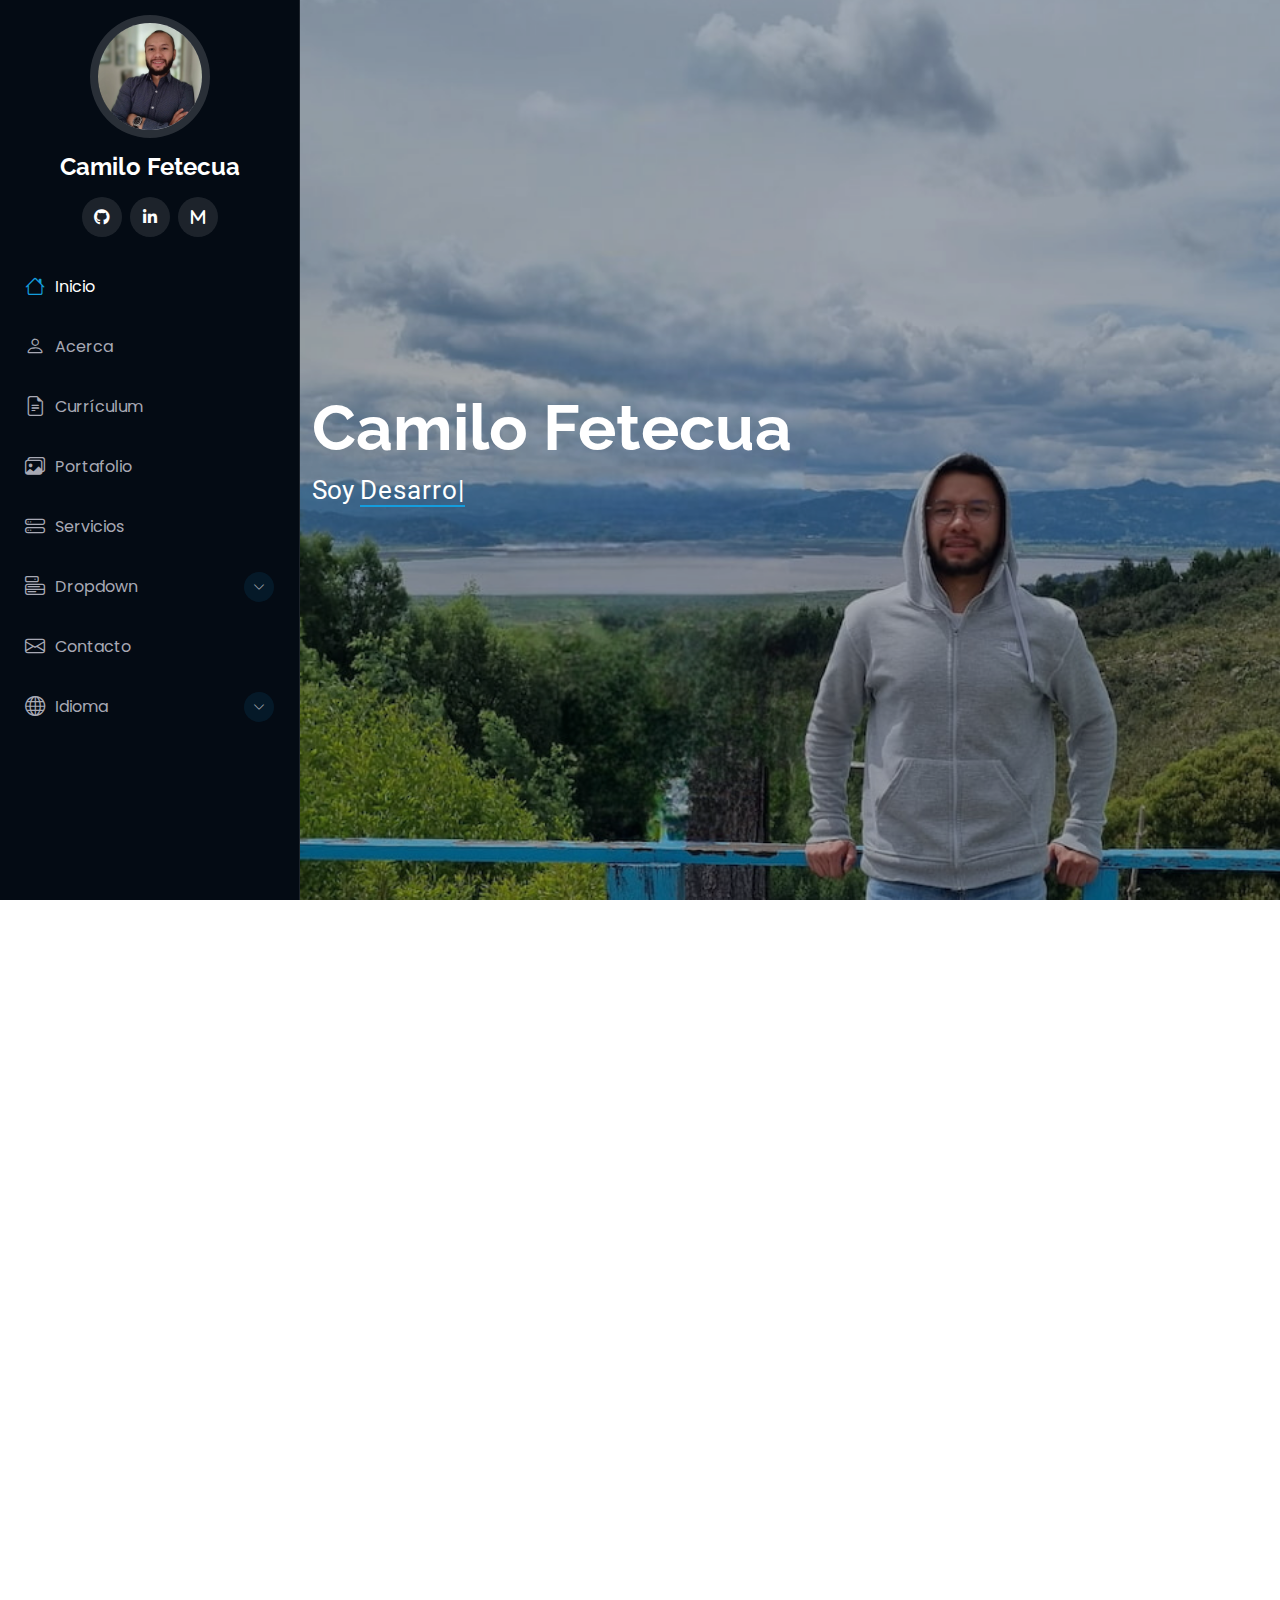
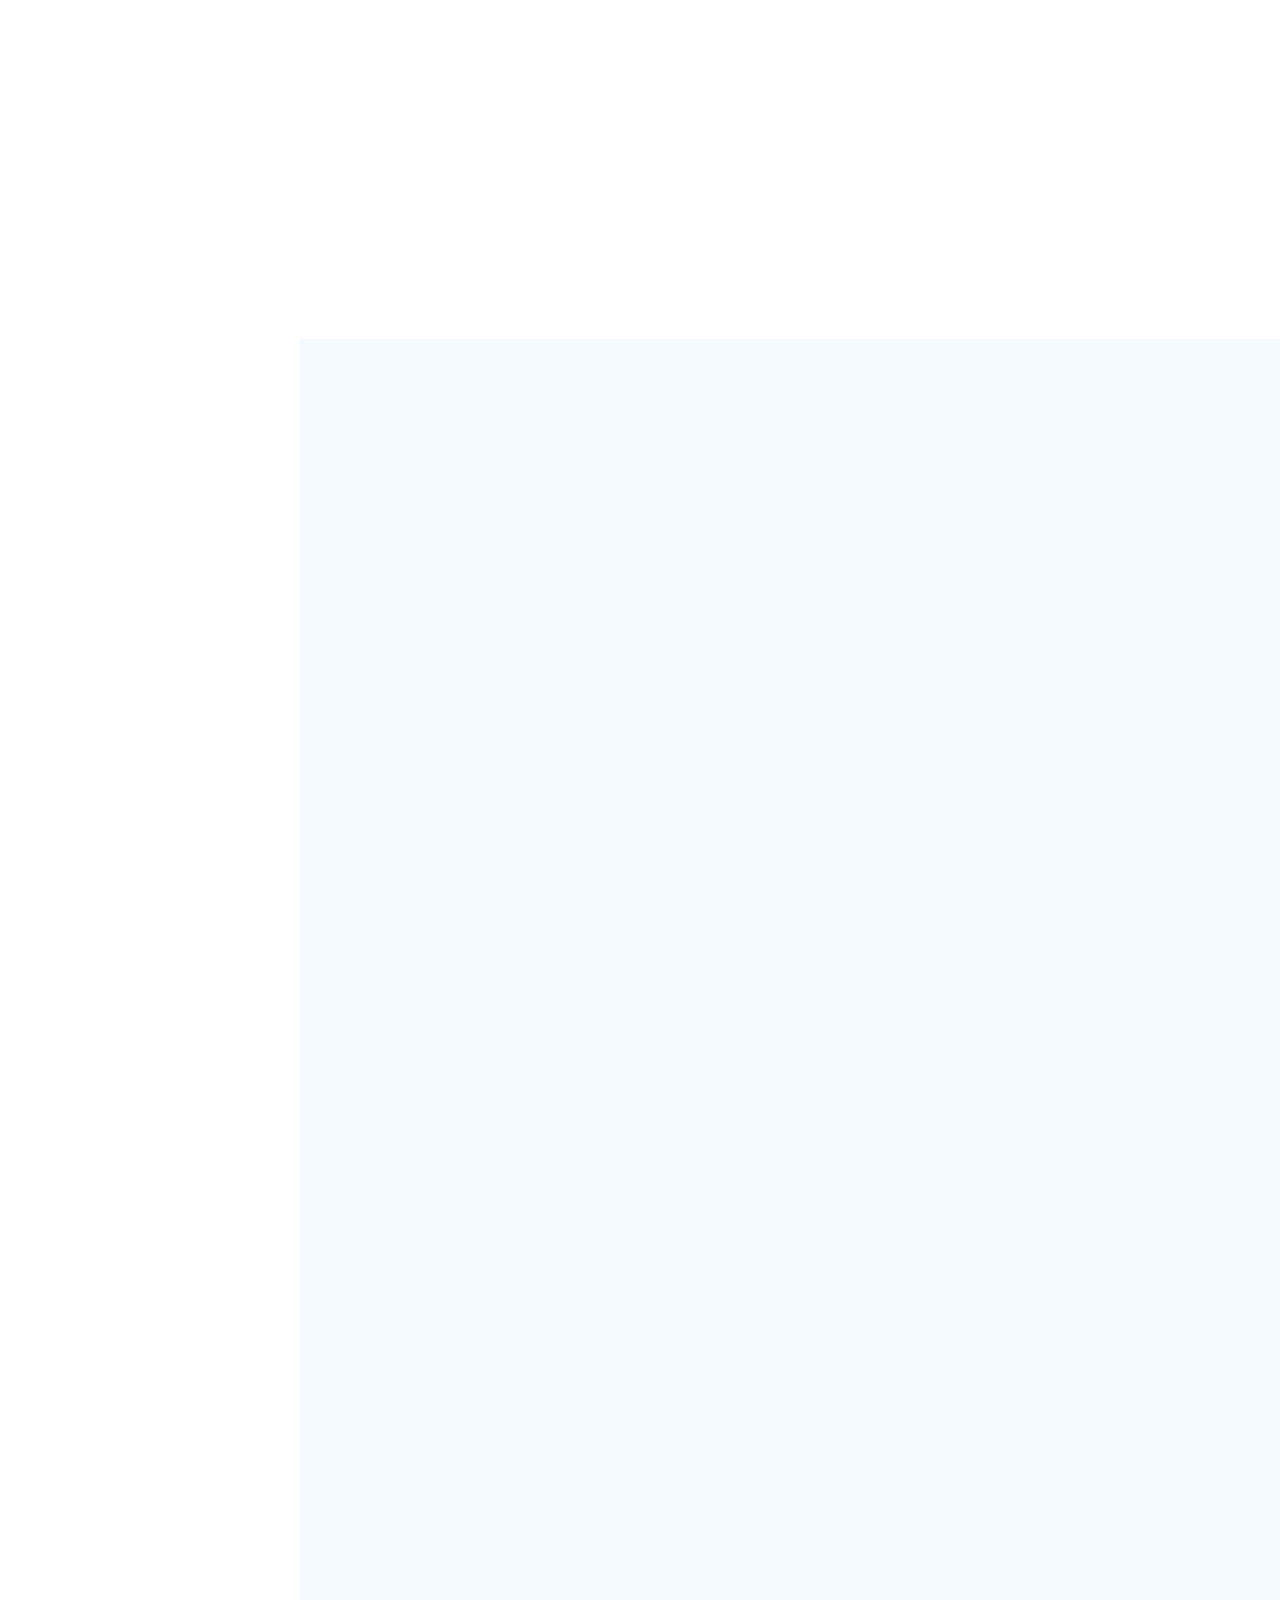
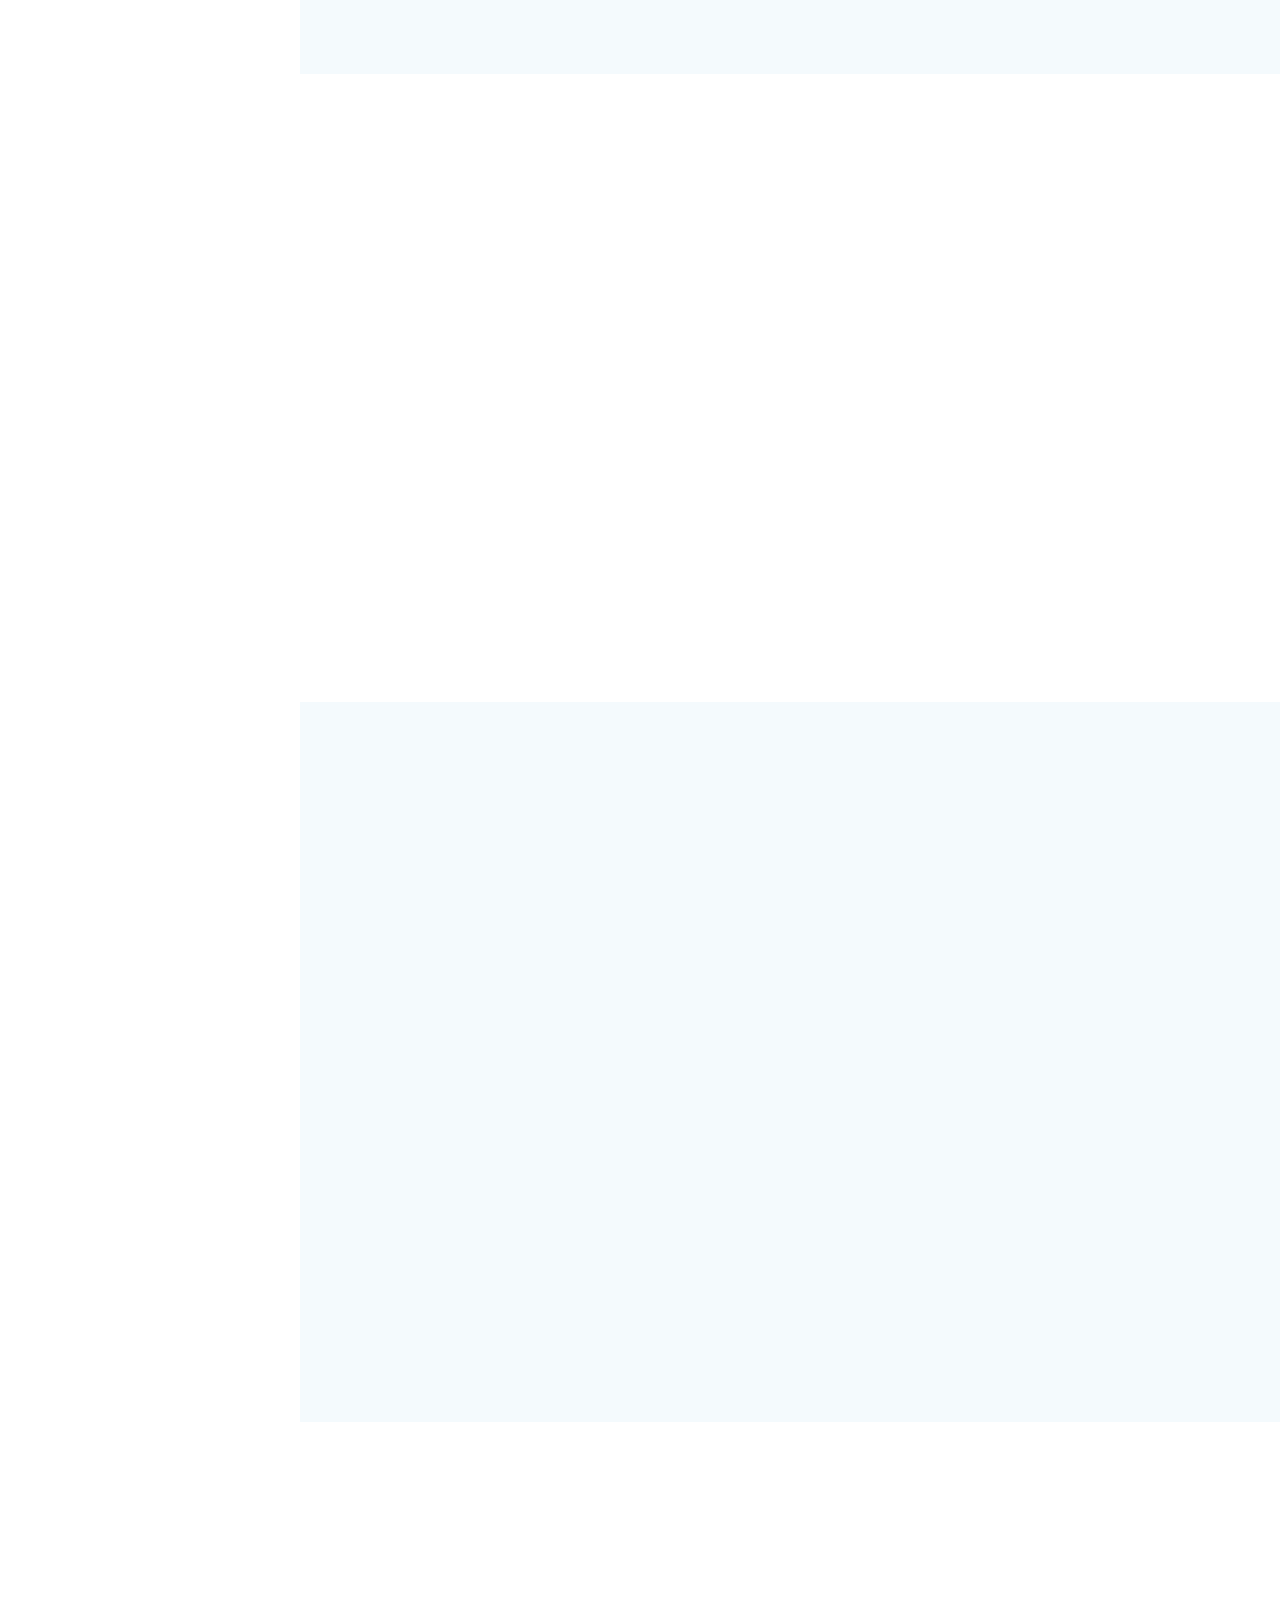
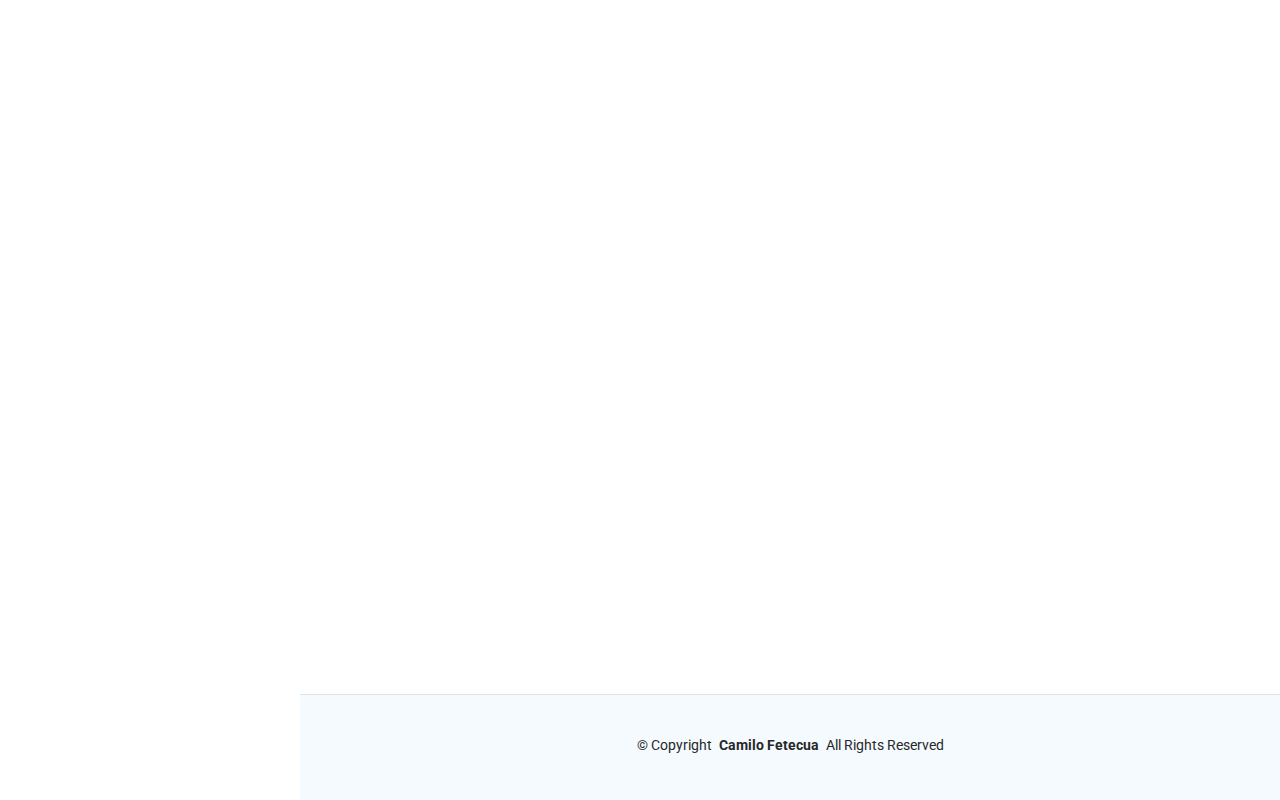
==== commit b39bd1fc: "add a banner" ====
--- a/index-es.html
+++ b/index-es.html
@@ -295,7 +295,7 @@
                                     </ul>
                                 </div>
                             </div>
-                            <p class="py-3">
+                            <!-- <p class="py-3">
                                 Officiis eligendi itaque labore et dolorum
                                 mollitia officiis optio vero. Quisquam sunt
                                 adipisci omnis et ut. Nulla accusantium dolor
@@ -304,7 +304,7 @@
                                 Sed et consectetur qui quia repellendus itaque
                                 neque.
                             </p>
-                        </div>
+                        </div> -->
                     </div>
                 </div>
             </section>
--- a/assets/css/main.css
+++ b/assets/css/main.css
@@ -921,7 +921,7 @@
 }
 
 .services .service-item:hover .icon i {
-  color: var(--accent-color);
+  color: var (--accent-color);
 }
 
 .services .service-item .title {
@@ -1268,6 +1268,61 @@
 }
 
 /*--------------------------------------------------------------
+# Modal Overlay
+--------------------------------------------------------------*/
+.modal-overlay {
+  position: fixed;
+  top: 0;
+  left: 0;
+  width: 100%;
+  height: 100%;
+  background: rgba(0, 0, 0, 0.8);
+  display: flex;
+  justify-content: center;
+  align-items: center;
+  z-index: 9999;
+  pointer-events: all; /* Bloquea la interacción con el contenido subyacente */
+}
+
+/* Modal Content */
+.modal-content {
+  background: #fff;
+  padding: 20px;
+  border-radius: 10px;
+  text-align: center;
+  max-width: 500px;
+  width: 90%;
+  box-shadow: 0 4px 10px rgba(0, 0, 0, 0.3);
+}
+
+.modal-content h1 {
+  font-size: 24px;
+  margin-bottom: 10px;
+}
+
+.modal-content p {
+  margin: 10px 0;
+}
+
+.modal-content .emoji {
+  font-size: 2rem;
+}
+
+.close-button {
+  background: #007bff;
+  color: #fff;
+  border: none;
+  padding: 10px 20px;
+  border-radius: 5px;
+  cursor: pointer;
+  margin-top: 15px;
+}
+
+.close-button:hover {
+  background: #0056b3;
+}
+
+/*--------------------------------------------------------------
 # Starter Section Section
 --------------------------------------------------------------*/
 .starter-section {
